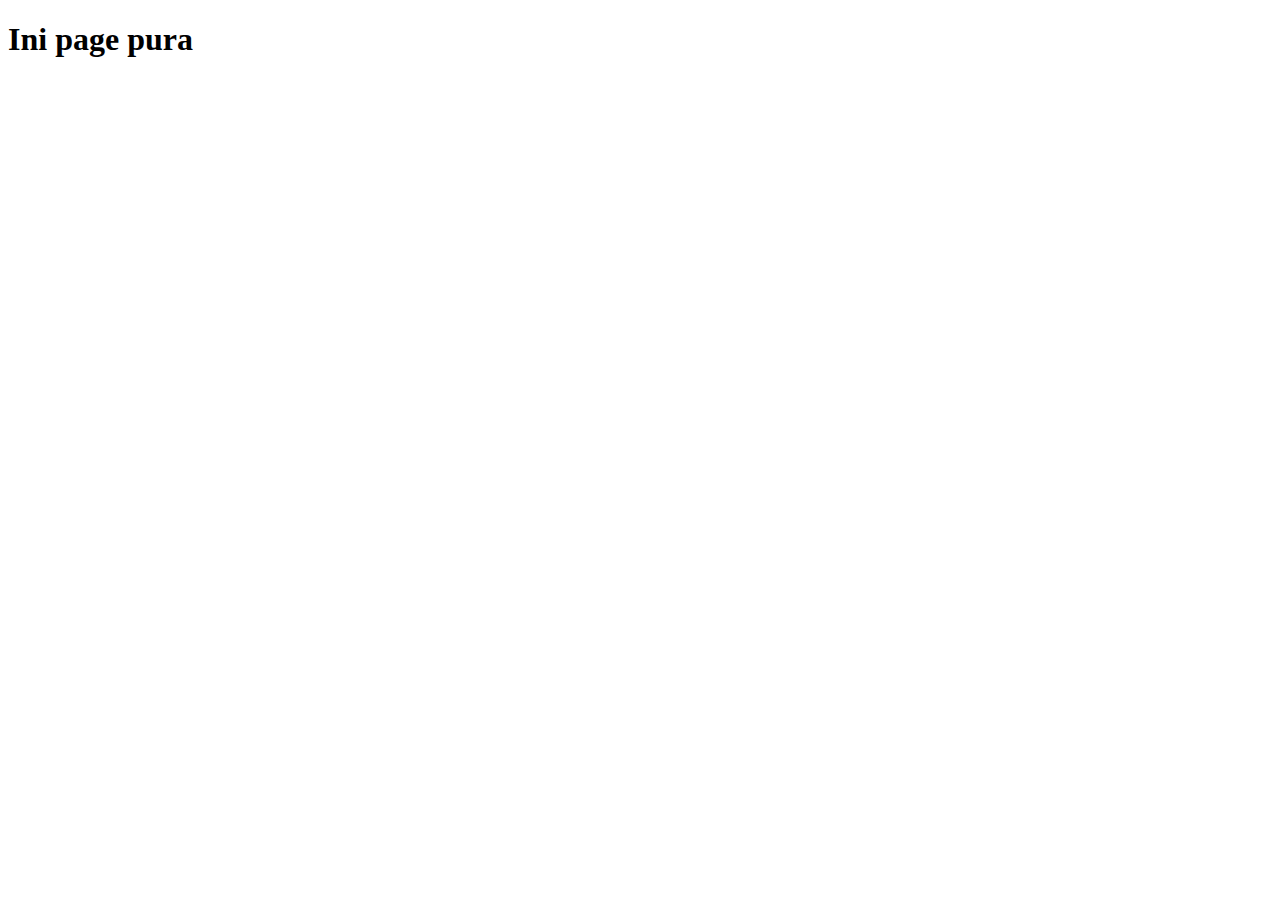
==== pura.html @ 2cadc897 "Wisata" ====
<!DOCTYPE html>
<html lang="en">
  <head>
    <meta charset="UTF-8" />
    <meta http-equiv="X-UA-Compatible" content="IE=edge" />
    <meta name="viewport" content="width=device-width, initial-scale=1.0" />
    <link rel="stylesheet" href="./css/style.css" />
    <title>Document</title>
  </head>
  <body>
    <h1>Ini page pura</h1>
  </body>
</html>
---- css/style.css ----
.card {
  width: 180px;
  height: 180px;
  display: inline-block;
  border-radius: 10px;
  box-sizing: border-box;
  cursor: pointer;
  margin: 15px;
  background-position: center;
  background-size: cover;
  transition: transform 0.5s;
  text-align: center;
  text-decoration: none;
  box-shadow: 0 4px 8px 0 rgba(0, 0, 0, 0.26), 0 6px 16px 0 rgba(0, 0, 0, 0.36);
}

.card:hover {
  transform: translateY(-10px);
}

.navbar {
  display: flex;
  justify-content: space-between;
  margin: 40px;
}

.logo {
  width: 40px;
  height: 40px;
  cursor: pointer;
  padding-left: 20px;
}

.menu {
  margin: 8px 20px;
  padding: 6px 6px;
  background-color: transparent;
  border: transparent;
  color: #fff;
  border-radius: 6px;
  outline: none;
  font-family: "Roboto", sans-serif;
  font-size: 16px;
  transition: 0.6s;
  cursor: pointer;
  transition: transform 0.5s;
}

.menu:hover {
  transform: translateX(-10px);
}

.page {
  background-color: transparent;
  font-weight: bold;
  color: #fff;
  border: transparent;
  font-family: "Roboto", sans-serif;
  font-size: 18px;
  padding: 4px 10px;
  margin: 10px 2px;
  cursor: pointer;
  float: left;
  border-radius: 6px;
  transition: 0.2s;
}

span {
  font-size: 100px;
  font-weight: 900;
  line-height: 100%;
  text-transform: uppercase;
}

.h1 {
  color: #fff;
  font-size: 60px;
  font-weight: 750;
}
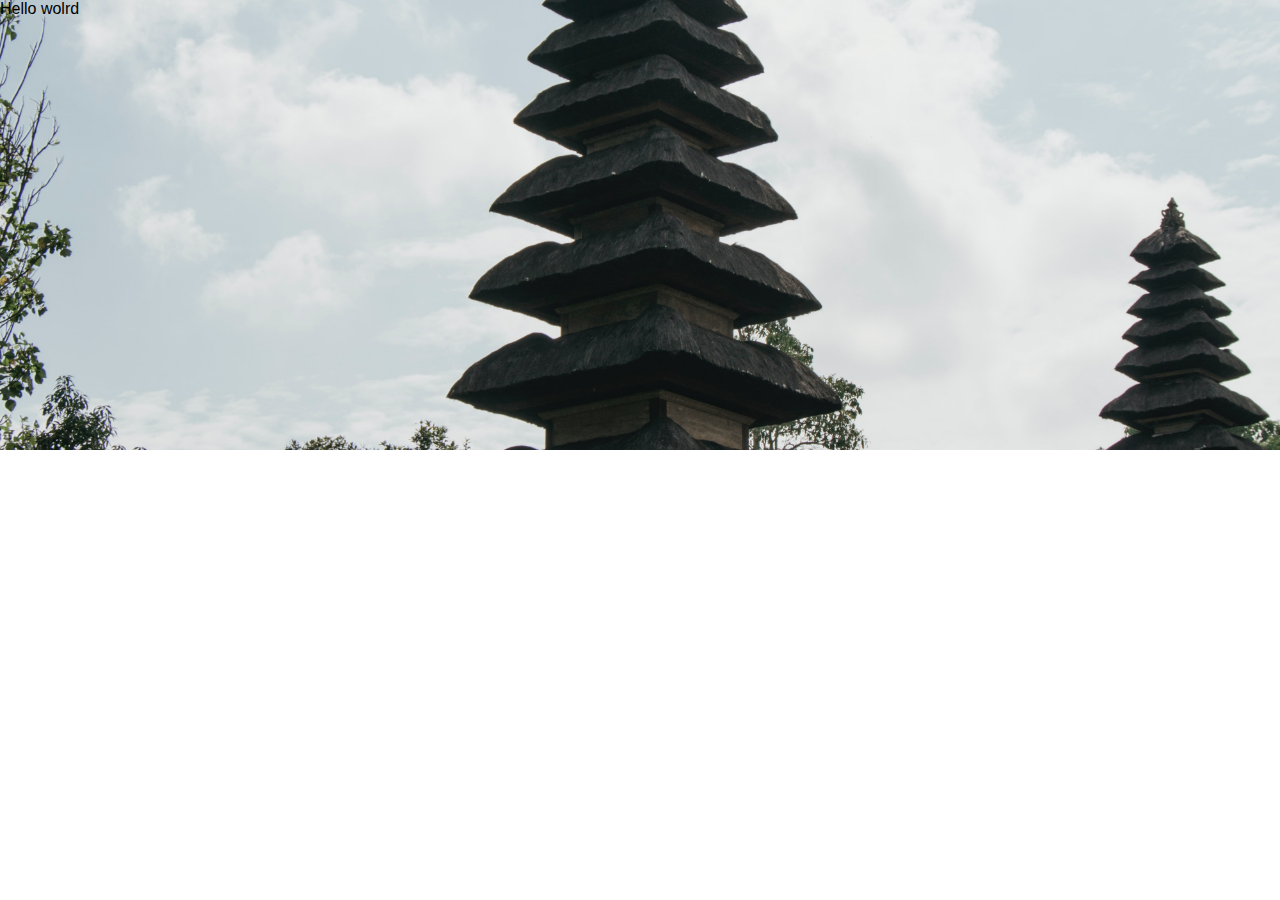
==== commit 8a3dcc8e: "revisi#1" ====
--- a/pura.html
+++ b/pura.html
@@ -7,7 +7,18 @@
     <link rel="stylesheet" href="./css/style.css" />
     <title>Document</title>
   </head>
-  <body>
-    <h1>Ini page pura</h1>
+  <body style="padding: 0px; margin: 0px;">
+    <div style="background-image: url(/public/pura.jpg);
+    width: 100%;
+    height: 50vh;
+    background-position: center;
+    background-size: cover;
+    margin: 0px;
+    padding: 0px;
+    font-family: Roboto, sans-serif;
+    background-repeat: no-repeat;">
+      <div>
+          Hello wolrd
+      </div>
   </body>
 </html>
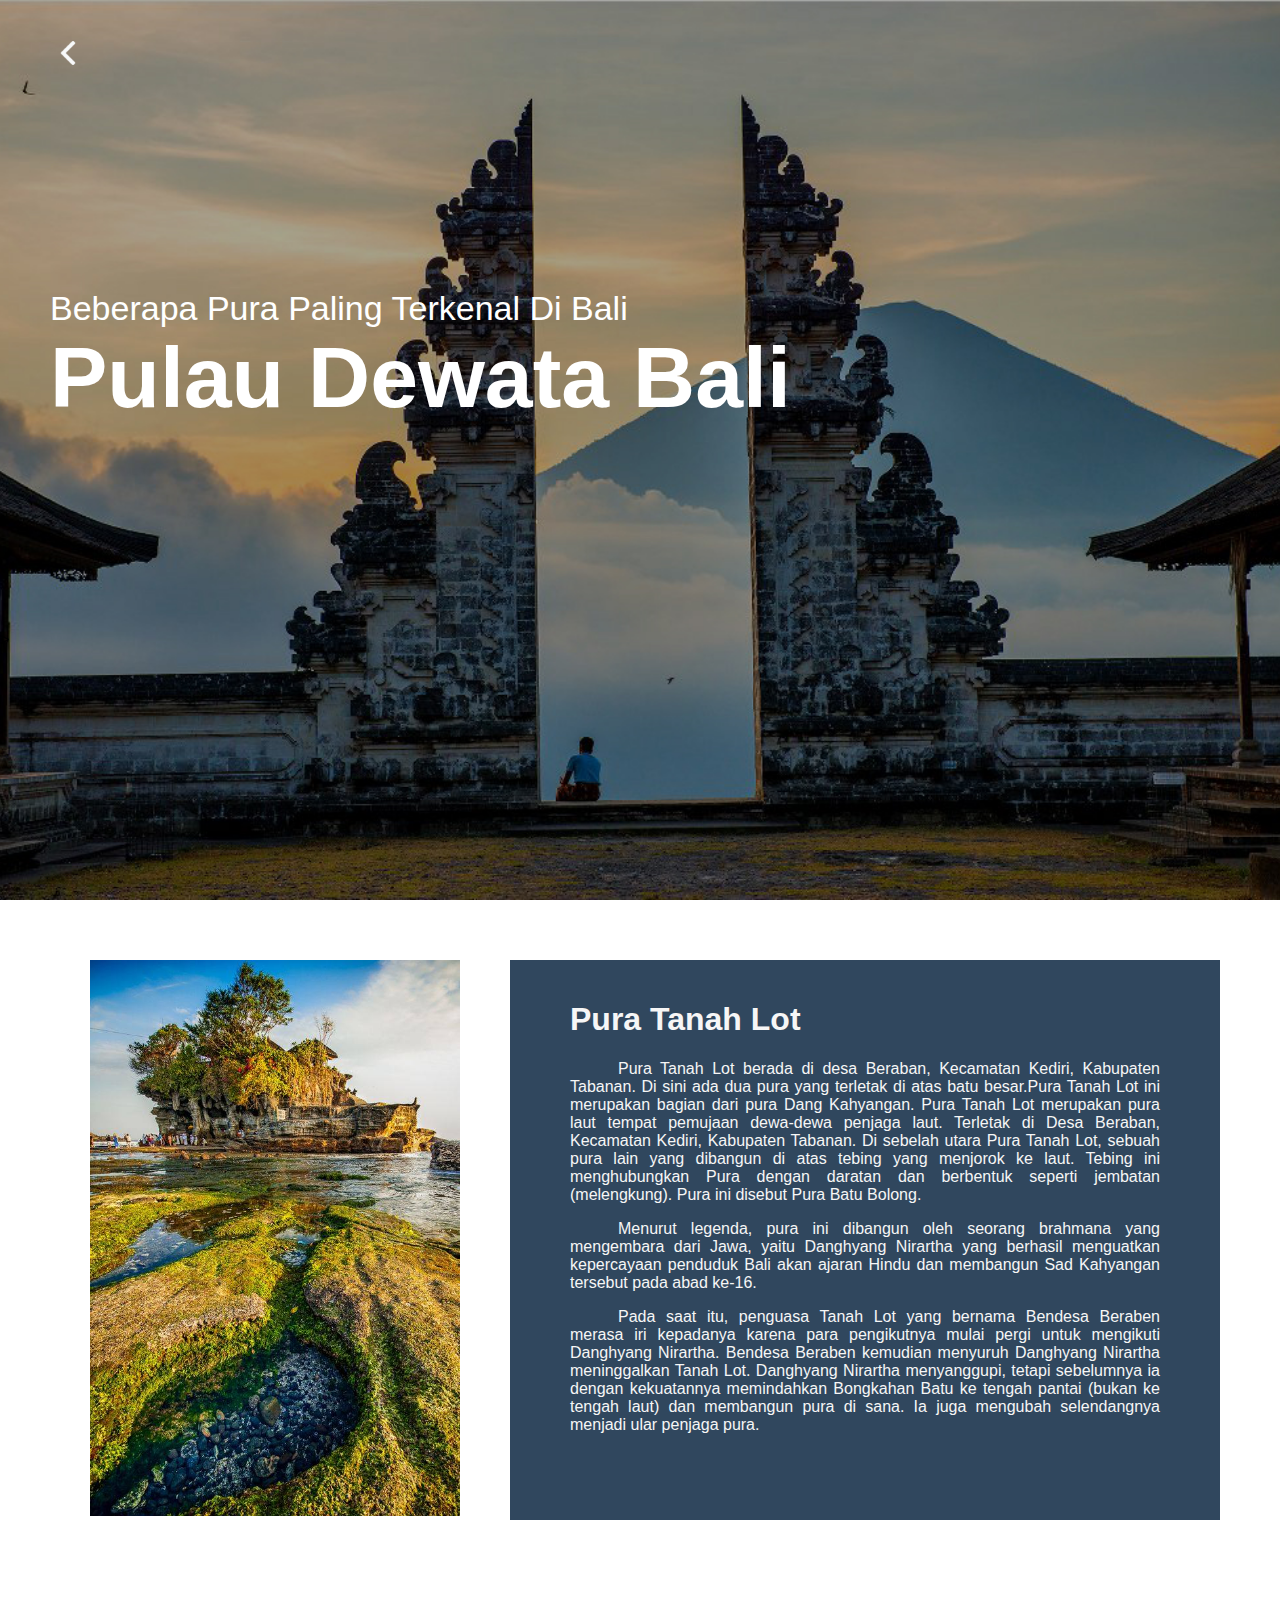
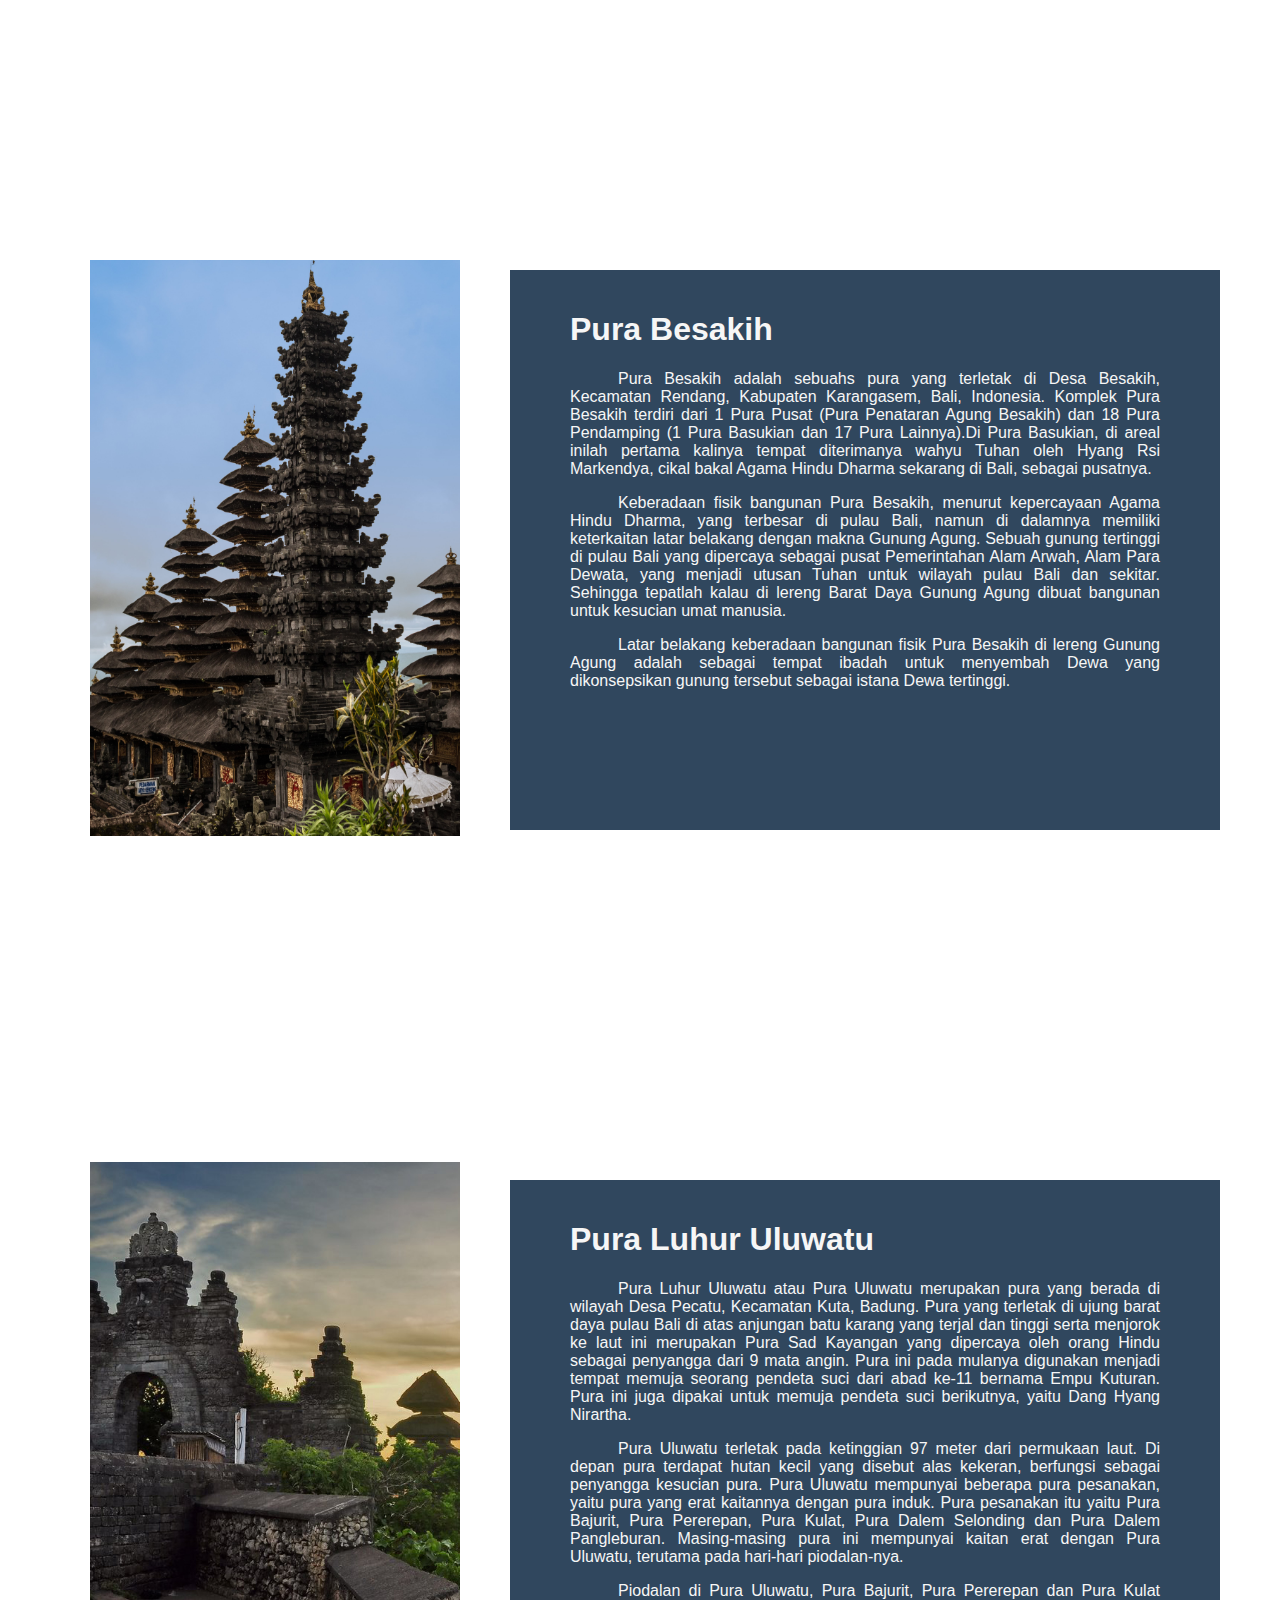
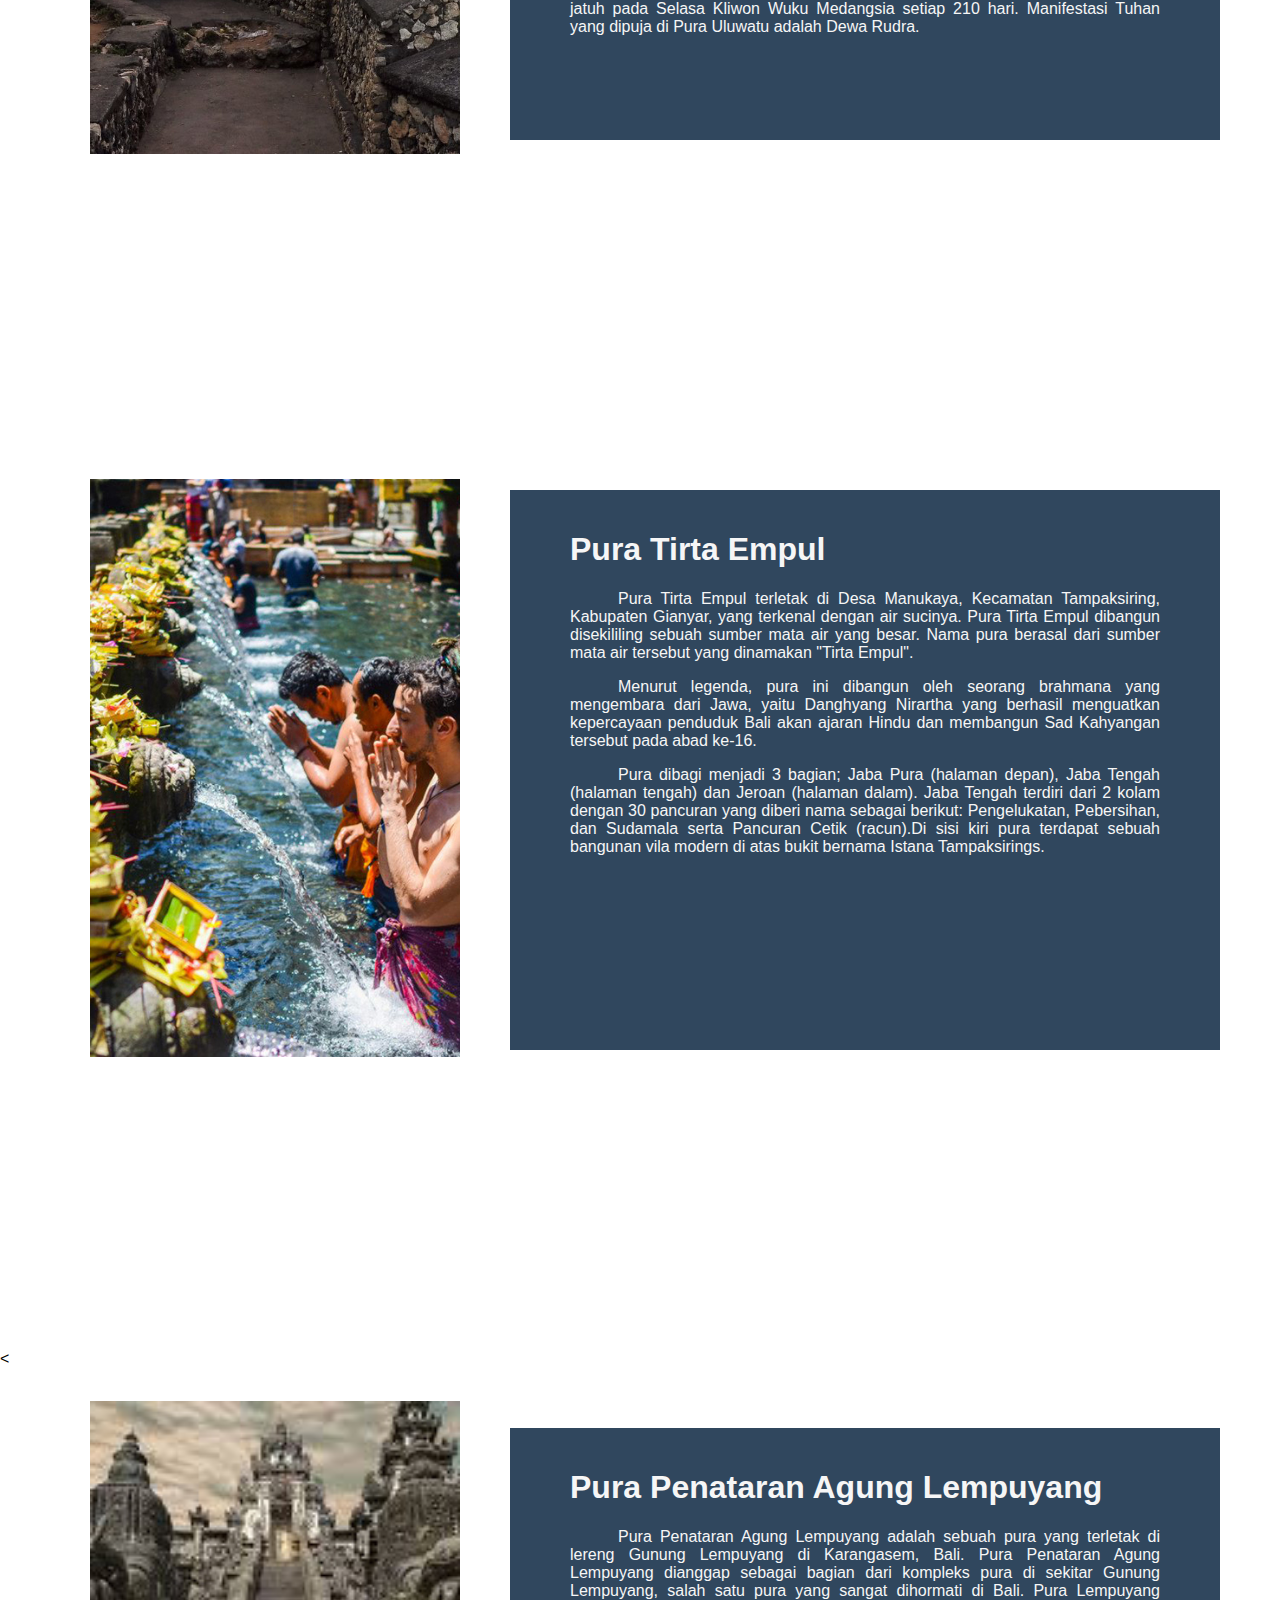
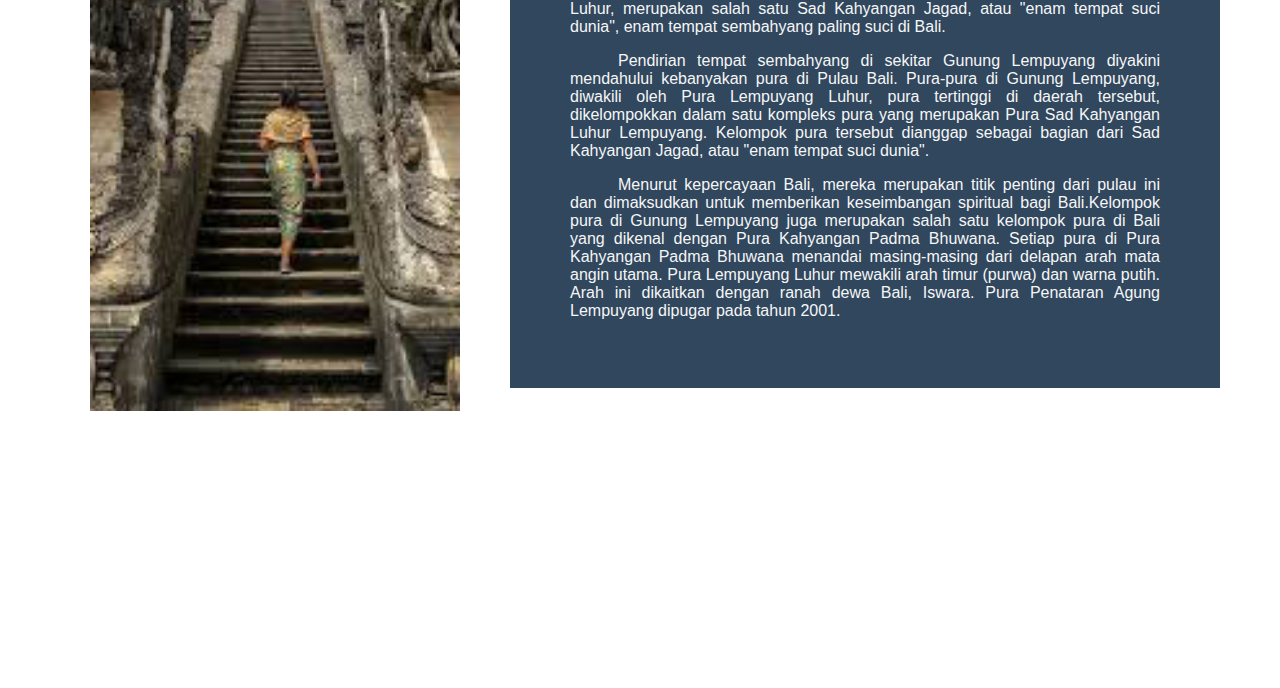
==== commit c780369e: "revisi#2" ====
--- a/pura.html
+++ b/pura.html
@@ -7,18 +7,363 @@
     <link rel="stylesheet" href="./css/style.css" />
     <title>Document</title>
   </head>
-  <body style="padding: 0px; margin: 0px;">
-    <div style="background-image: url(/public/pura.jpg);
-    width: 100%;
-    height: 50vh;
-    background-position: center;
-    background-size: cover;
-    margin: 0px;
-    padding: 0px;
-    font-family: Roboto, sans-serif;
-    background-repeat: no-repeat;">
-      <div>
-          Hello wolrd
-      </div>
+  <body style="padding: 0px; margin: 0px; font-family: Roboto, sans-serif">
+    <div
+      style="
+        background-image: url(/public/bg1.jpg);
+        height: 100vh;
+        max-width: 100%;
+        background-repeat: no-repeat;
+        background-size: cover;
+        background-position: center;
+        padding: 0;
+        margin: 0;
+      "
+    >
+      <div style="display: flex; padding: 20px 50px">
+        <a href="index.html">
+          <button
+            style="
+              margin: 20px 0px;
+              border-radius: 100%;
+              background-color: transparent;
+              border: transparent;
+            "
+          >
+            <img src="/public/icon/left.png" width="24px; " />
+          </button>
+        </a>
+      </div>
+      <div style="padding: 20vh 50px">
+        <div style="font-size: 34px; color: #fff; text-align: left">
+          Beberapa Pura Paling Terkenal Di Bali
+        </div>
+        <div
+          style="
+            font-size: 86px;
+            color: #fff;
+            font-weight: bold;
+            margin-bottom: 24px;
+            text-align: left;
+          "
+        >
+          Pulau Dewata Bali
+        </div>
+      </div>
+      >
+    </div>
+
+    <div style="margin: 10px">
+      <div
+        style="
+          height: 100vh;
+          max-width: 100%;
+          background-repeat: no-repeat;
+          background-size: cover;
+          background-position: center;
+        "
+      >
+        <div
+          style="
+            display: flex;
+            align-items: center;
+            justify-content: space-between;
+          "
+        >
+          <div style="padding: 0px 0px 0px 80px">
+            <img src="/public/tanah-lot.jpg" width="370px;" height=":250vh;" />
+          </div>
+          <div
+            style="
+              background-color: #30475e;
+              color: #f6f6f6;
+              margin: 50px;
+              width: 600px;
+              height: 500px;
+              padding: 0px 60px 60px 60px;
+            "
+          >
+            <h1 style="padding-top: 20px">Pura Tanah Lot</h1>
+            <p style="text-align: justify; text-indent: 0.5in">
+              Pura Tanah Lot berada di desa Beraban, Kecamatan Kediri, Kabupaten
+              Tabanan. Di sini ada dua pura yang terletak di atas batu
+              besar.Pura Tanah Lot ini merupakan bagian dari pura Dang
+              Kahyangan. Pura Tanah Lot merupakan pura laut tempat pemujaan
+              dewa-dewa penjaga laut. Terletak di Desa Beraban, Kecamatan
+              Kediri, Kabupaten Tabanan. Di sebelah utara Pura Tanah Lot, sebuah
+              pura lain yang dibangun di atas tebing yang menjorok ke laut.
+              Tebing ini menghubungkan Pura dengan daratan dan berbentuk seperti
+              jembatan (melengkung). Pura ini disebut Pura Batu Bolong.
+            </p>
+            <p style="text-align: justify; text-indent: 0.5in">
+              Menurut legenda, pura ini dibangun oleh seorang brahmana yang
+              mengembara dari Jawa, yaitu Danghyang Nirartha yang berhasil
+              menguatkan kepercayaan penduduk Bali akan ajaran Hindu dan
+              membangun Sad Kahyangan tersebut pada abad ke-16.
+            </p>
+            <p style="text-align: justify; text-indent: 0.5in">
+              Pada saat itu, penguasa Tanah Lot yang bernama Bendesa Beraben
+              merasa iri kepadanya karena para pengikutnya mulai pergi untuk
+              mengikuti Danghyang Nirartha. Bendesa Beraben kemudian menyuruh
+              Danghyang Nirartha meninggalkan Tanah Lot. Danghyang Nirartha
+              menyanggupi, tetapi sebelumnya ia dengan kekuatannya memindahkan
+              Bongkahan Batu ke tengah pantai (bukan ke tengah laut) dan
+              membangun pura di sana. Ia juga mengubah selendangnya menjadi ular
+              penjaga pura.
+            </p>
+          </div>
+        </div>
+      </div>
+    </div>
+
+    <div style="margin: 10px">
+      <div
+        style="
+          height: 100vh;
+          max-width: 100%;
+          background-repeat: no-repeat;
+          background-size: cover;
+          background-position: center;
+        "
+      >
+        <div
+          style="
+            display: flex;
+            align-items: center;
+            justify-content: space-between;
+          "
+        >
+          <div style="padding: 0px 0px 0px 80px">
+            <img src="/public/besakih.jpg" width="370px;" height=":250vh;" />
+          </div>
+          <div
+            style="
+              background-color: #30475e;
+              color: #f6f6f6;
+              margin: 50px;
+              width: 600px;
+              height: 500px;
+              padding: 0px 60px 60px 60px;
+            "
+          >
+            <h1 style="padding-top: 20px">Pura Besakih</h1>
+            <p style="text-align: justify; text-indent: 0.5in">
+              Pura Besakih adalah sebuahs pura yang terletak di Desa Besakih,
+              Kecamatan Rendang, Kabupaten Karangasem, Bali, Indonesia. Komplek
+              Pura Besakih terdiri dari 1 Pura Pusat (Pura Penataran Agung
+              Besakih) dan 18 Pura Pendamping (1 Pura Basukian dan 17 Pura
+              Lainnya).Di Pura Basukian, di areal inilah pertama kalinya tempat
+              diterimanya wahyu Tuhan oleh Hyang Rsi Markendya, cikal bakal
+              Agama Hindu Dharma sekarang di Bali, sebagai pusatnya.
+            </p>
+            <p style="text-align: justify; text-indent: 0.5in">
+              Keberadaan fisik bangunan Pura Besakih, menurut kepercayaan Agama
+              Hindu Dharma, yang terbesar di pulau Bali, namun di dalamnya
+              memiliki keterkaitan latar belakang dengan makna Gunung Agung.
+              Sebuah gunung tertinggi di pulau Bali yang dipercaya sebagai pusat
+              Pemerintahan Alam Arwah, Alam Para Dewata, yang menjadi utusan
+              Tuhan untuk wilayah pulau Bali dan sekitar. Sehingga tepatlah
+              kalau di lereng Barat Daya Gunung Agung dibuat bangunan untuk
+              kesucian umat manusia.
+            </p>
+            <p style="text-align: justify; text-indent: 0.5in">
+              Latar belakang keberadaan bangunan fisik Pura Besakih di lereng
+              Gunung Agung adalah sebagai tempat ibadah untuk menyembah Dewa
+              yang dikonsepsikan gunung tersebut sebagai istana Dewa tertinggi.
+            </p>
+          </div>
+        </div>
+      </div>
+    </div>
+
+    <div style="margin: 10px">
+      <div
+        style="
+          height: 100vh;
+          max-width: 100%;
+          background-repeat: no-repeat;
+          background-size: cover;
+          background-position: center;
+        "
+      >
+        <div
+          style="
+            display: flex;
+            align-items: center;
+            justify-content: space-between;
+          "
+        >
+          <div style="padding: 0px 0px 0px 80px">
+            <img src="/public/uluwatu.jpg" width="370px;" height=":250vh;" />
+          </div>
+          <div
+            style="
+              background-color: #30475e;
+              color: #f6f6f6;
+              margin: 50px;
+              width: 600px;
+              height: 500px;
+              padding: 0px 60px 60px 60px;
+            "
+          >
+            <h1 style="padding-top: 20px">Pura Luhur Uluwatu</h1>
+            <p style="text-align: justify; text-indent: 0.5in">
+              Pura Luhur Uluwatu atau Pura Uluwatu merupakan pura yang berada di
+              wilayah Desa Pecatu, Kecamatan Kuta, Badung. Pura yang terletak di
+              ujung barat daya pulau Bali di atas anjungan batu karang yang
+              terjal dan tinggi serta menjorok ke laut ini merupakan Pura Sad
+              Kayangan yang dipercaya oleh orang Hindu sebagai penyangga dari 9
+              mata angin. Pura ini pada mulanya digunakan menjadi tempat memuja
+              seorang pendeta suci dari abad ke-11 bernama Empu Kuturan. Pura
+              ini juga dipakai untuk memuja pendeta suci berikutnya, yaitu Dang
+              Hyang Nirartha.
+            </p>
+            <p style="text-align: justify; text-indent: 0.5in">
+              Pura Uluwatu terletak pada ketinggian 97 meter dari permukaan
+              laut. Di depan pura terdapat hutan kecil yang disebut alas
+              kekeran, berfungsi sebagai penyangga kesucian pura. Pura Uluwatu
+              mempunyai beberapa pura pesanakan, yaitu pura yang erat kaitannya
+              dengan pura induk. Pura pesanakan itu yaitu Pura Bajurit, Pura
+              Pererepan, Pura Kulat, Pura Dalem Selonding dan Pura Dalem
+              Pangleburan. Masing-masing pura ini mempunyai kaitan erat dengan
+              Pura Uluwatu, terutama pada hari-hari piodalan-nya.
+            </p>
+            <p style="text-align: justify; text-indent: 0.5in">
+              Piodalan di Pura Uluwatu, Pura Bajurit, Pura Pererepan dan Pura
+              Kulat jatuh pada Selasa Kliwon Wuku Medangsia setiap 210 hari.
+              Manifestasi Tuhan yang dipuja di Pura Uluwatu adalah Dewa Rudra.
+            </p>
+          </div>
+        </div>
+      </div>
+    </div>
+
+    <div style="margin: 10px">
+      <div
+        style="
+          height: 100vh;
+          max-width: 100%;
+          background-repeat: no-repeat;
+          background-size: cover;
+          background-position: center;
+        "
+      >
+        <div
+          style="
+            display: flex;
+            align-items: center;
+            justify-content: space-between;
+          "
+        >
+          <div style="padding: 0px 0px 0px 80px">
+            <img
+              src="/public/tirta-empul.jpg"
+              width="370px;"
+              height=":250vh;"
+            />
+          </div>
+          <div
+            style="
+              background-color: #30475e;
+              color: #f6f6f6;
+              margin: 50px;
+              width: 600px;
+              height: 500px;
+              padding: 0px 60px 60px 60px;
+            "
+          >
+            <h1 style="padding-top: 20px">Pura Tirta Empul</h1>
+            <p style="text-align: justify; text-indent: 0.5in">
+              Pura Tirta Empul terletak di Desa Manukaya, Kecamatan
+              Tampaksiring, Kabupaten Gianyar, yang terkenal dengan air sucinya.
+              Pura Tirta Empul dibangun disekililing sebuah sumber mata air yang
+              besar. Nama pura berasal dari sumber mata air tersebut yang
+              dinamakan "Tirta Empul".
+            </p>
+            <p style="text-align: justify; text-indent: 0.5in">
+              Menurut legenda, pura ini dibangun oleh seorang brahmana yang
+              mengembara dari Jawa, yaitu Danghyang Nirartha yang berhasil
+              menguatkan kepercayaan penduduk Bali akan ajaran Hindu dan
+              membangun Sad Kahyangan tersebut pada abad ke-16.
+            </p>
+            <p style="text-align: justify; text-indent: 0.5in">
+              Pura dibagi menjadi 3 bagian; Jaba Pura (halaman depan), Jaba
+              Tengah (halaman tengah) dan Jeroan (halaman dalam). Jaba Tengah
+              terdiri dari 2 kolam dengan 30 pancuran yang diberi nama sebagai
+              berikut: Pengelukatan, Pebersihan, dan Sudamala serta Pancuran
+              Cetik (racun).Di sisi kiri pura terdapat sebuah bangunan vila
+              modern di atas bukit bernama Istana Tampaksirings.
+            </p>
+          </div>
+        </div>
+      </div>
+    </div>
+
+    <
+
+    <div style="margin: 10px">
+      <div
+        style="
+          height: 100vh;
+          max-width: 100%;
+          background-repeat: no-repeat;
+          background-size: cover;
+          background-position: center;
+        "
+      >
+        <div
+          style="
+            display: flex;
+            align-items: center;
+            justify-content: space-between;
+          "
+        >
+          <div style="padding: 0px 0px 0px 80px">
+            <img src="/public/lempuyang.jpg" width="370px;" height=":250vh;" />
+          </div>
+          <div
+            style="
+              background-color: #30475e;
+              color: #f6f6f6;
+              margin: 50px;
+              width: 600px;
+              height: 500px;
+              padding: 0px 60px 60px 60px;
+            "
+          >
+            <h1 style="padding-top: 20px">Pura Penataran Agung Lempuyang</h1>
+            <p style="text-align: justify; text-indent: 0.5in">
+              Pura Penataran Agung Lempuyang adalah sebuah pura yang terletak di
+              lereng Gunung Lempuyang di Karangasem, Bali. Pura Penataran Agung
+              Lempuyang dianggap sebagai bagian dari kompleks pura di sekitar
+              Gunung Lempuyang, salah satu pura yang sangat dihormati di Bali.
+              Pura Lempuyang Luhur, merupakan salah satu Sad Kahyangan Jagad,
+              atau "enam tempat suci dunia", enam tempat sembahyang paling suci
+              di Bali.
+            </p>
+            <p style="text-align: justify; text-indent: 0.5in">
+              Pendirian tempat sembahyang di sekitar Gunung Lempuyang diyakini
+              mendahului kebanyakan pura di Pulau Bali. Pura-pura di Gunung
+              Lempuyang, diwakili oleh Pura Lempuyang Luhur, pura tertinggi di
+              daerah tersebut, dikelompokkan dalam satu kompleks pura yang
+              merupakan Pura Sad Kahyangan Luhur Lempuyang. Kelompok pura
+              tersebut dianggap sebagai bagian dari Sad Kahyangan Jagad, atau
+              "enam tempat suci dunia".
+            </p>
+            <p style="text-align: justify; text-indent: 0.5in">
+              Menurut kepercayaan Bali, mereka merupakan titik penting dari
+              pulau ini dan dimaksudkan untuk memberikan keseimbangan spiritual
+              bagi Bali.Kelompok pura di Gunung Lempuyang juga merupakan salah
+              satu kelompok pura di Bali yang dikenal dengan Pura Kahyangan
+              Padma Bhuwana. Setiap pura di Pura Kahyangan Padma Bhuwana
+              menandai masing-masing dari delapan arah mata angin utama. Pura
+              Lempuyang Luhur mewakili arah timur (purwa) dan warna putih. Arah
+              ini dikaitkan dengan ranah dewa Bali, Iswara. Pura Penataran Agung
+              Lempuyang dipugar pada tahun 2001.
+            </p>
+          </div>
+        </div>
+      </div>
+    </div>
   </body>
 </html>
--- a/css/style.css
+++ b/css/style.css
@@ -8,14 +8,14 @@
   margin: 15px;
   background-position: center;
   background-size: cover;
-  transition: transform 0.5s;
+  transition: transform 0.2s;
   text-align: center;
   text-decoration: none;
   box-shadow: 0 4px 8px 0 rgba(0, 0, 0, 0.26), 0 6px 16px 0 rgba(0, 0, 0, 0.36);
 }
 
 .card:hover {
-  transform: translateY(-10px);
+  transform: scale(1.1);
 }
 
 .navbar {
@@ -32,8 +32,7 @@
 }
 
 .menu {
-  margin: 8px 20px;
-  padding: 6px 6px;
+  margin: 8px 12px;
   background-color: transparent;
   border: transparent;
   color: #fff;
